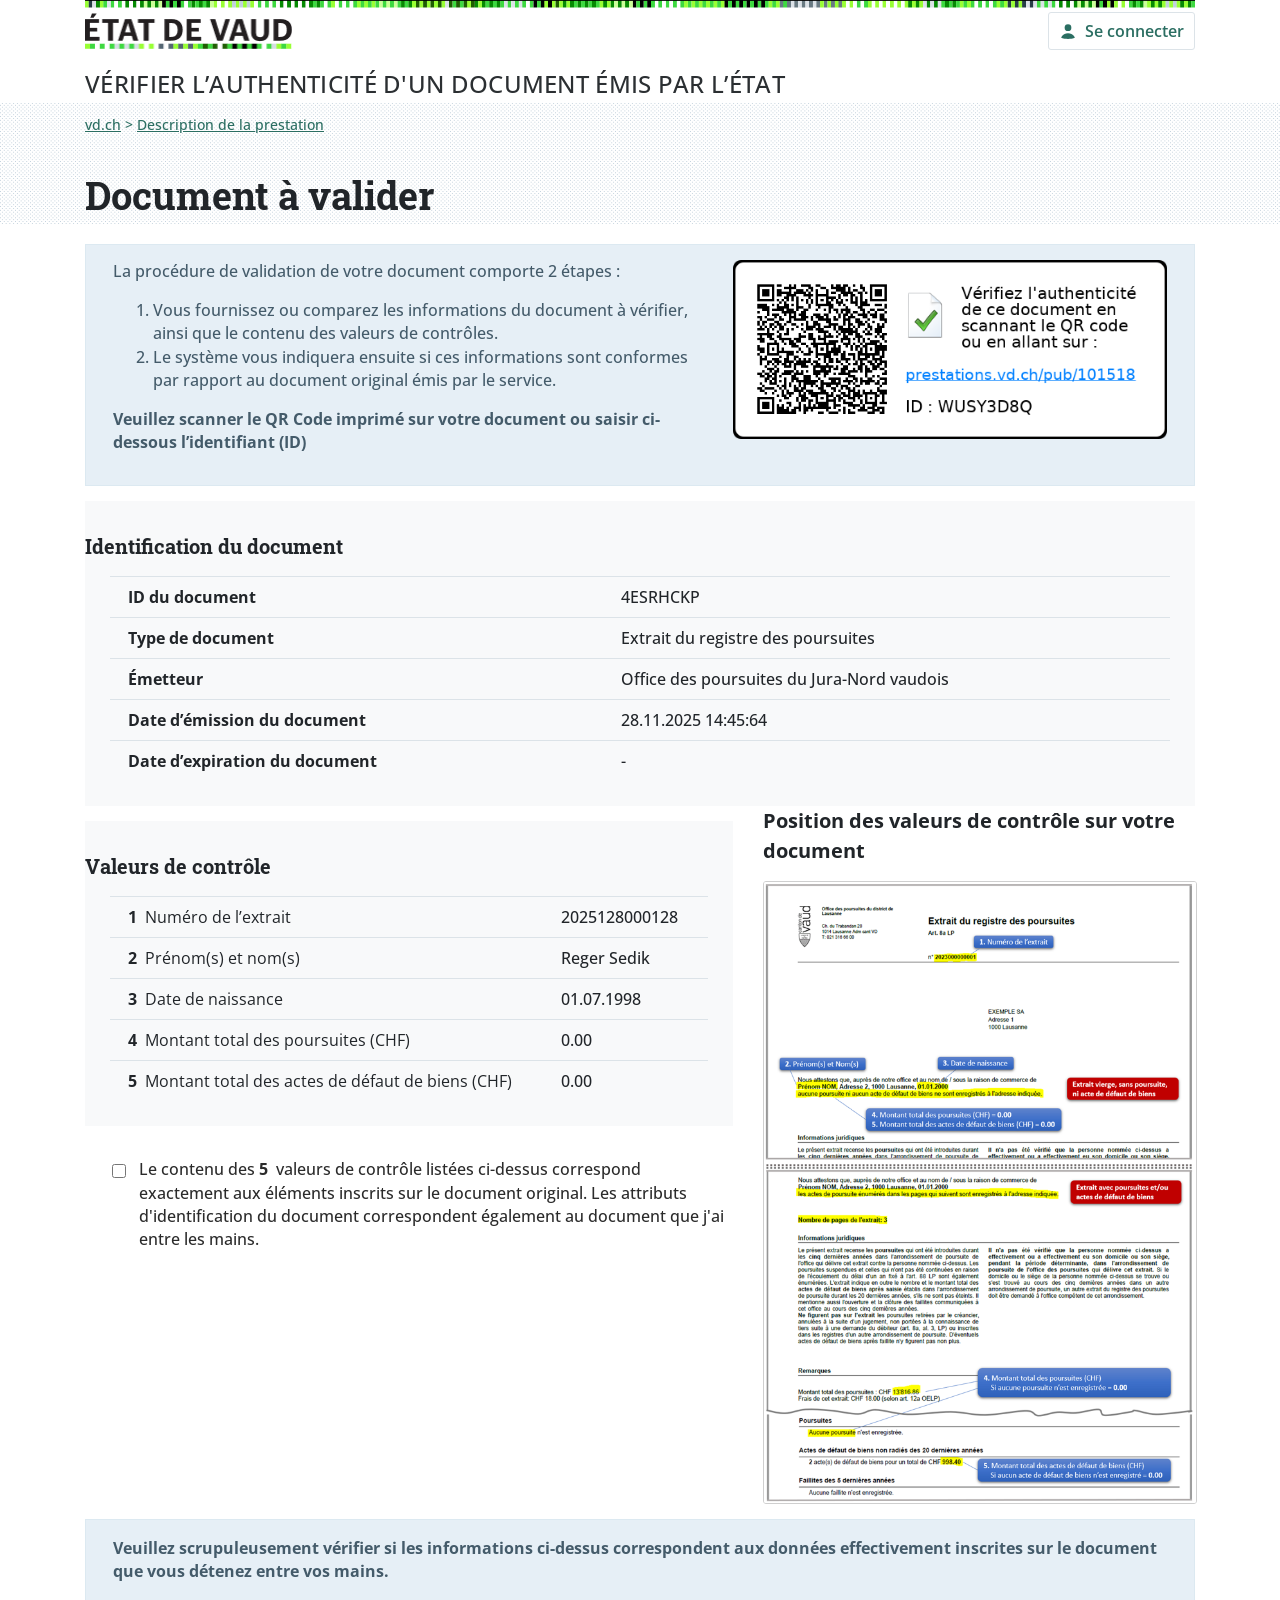
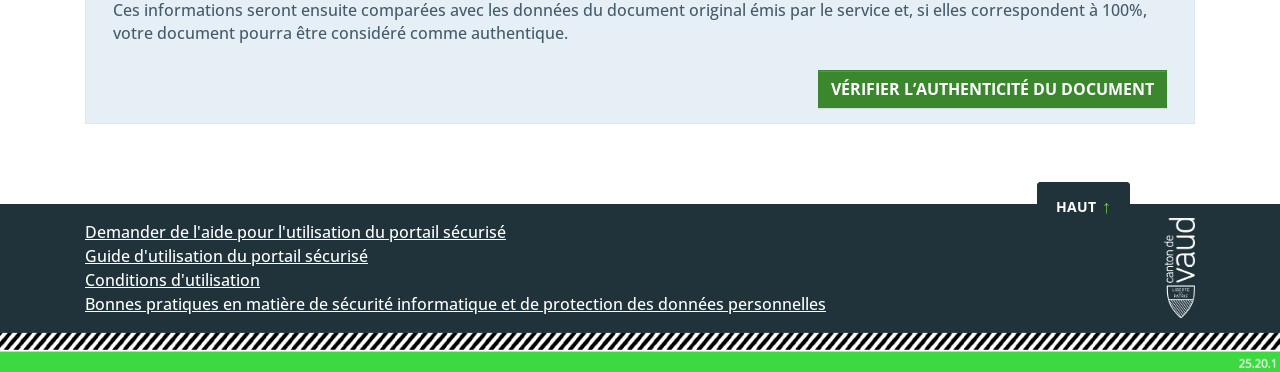
==== index.html @ 649fb547 "Add files via upload" ====
<!DOCTYPE html>
<html lang="fr">
<head>
    <meta charset="UTF-8">
    <meta name="viewport" content="width=device-width, initial-scale=1.0">
    <meta name="format-detection" content="telephone=no">

    <title>Vérifier l’authenticité d'un document émis par l’État</title>

    <!-- Favicon -->
    <link rel="icon" type="image/png" href="favicon.png">
    <link rel="stylesheet" href="style.css">
    <link href="https://fonts.googleapis.com/css2?family=Open+Sans:wght@300;400;600;700&family=Roboto+Slab:wght@400;700&display=swap" rel="stylesheet">
</head>

<body>
<!-- HEADER -->
<header>
    <img src="hauttete.png" class="top-banner">

    <div class="header-inner">
<a href="https://www.vd.ch/">
    <img src="logo-etatdevaud.png" alt="État de Vaud">
</a>
    <a class="header-right"
   href="https://prestations.vd.ch/100018/tree-login?goto=https:%2F%2Fprestations.vd.ch%2Fpub%2F101518%2FHNX8VEKZ%3Fdata%3DN3MwVnBTdFIzeFVOUUtZWVJVbnU0Y1orb3dHRUZ4ZWdyMDBjWDN6WGdISkZTamJLa2hndU4vMTk1amRWVGdmL3V1UkxqanZ1Q0RBTVRKbnhJY1E2SU4xYVUxTjdCU2tlaTdaVUxWU0NpMEJnM3hCVXhzUlV6b3h6bTVMenJDQmM">
    <span class="user-icon"></span>
    Se connecter
</a>


</div>
    <div class="titre-haut">
   Vérifier l’authenticité d'un document émis par l’État
</div>
</header>

<div class="header-pattern">
    <div class="breadcrumb" style="color: #2b6e62;">
        <a href="https://www.vd.ch/">vd.ch</a> > <a href="https://www.vd.ch/prestation/verifier-lauthenticite-dun-document-emis-par-letat">Description de la prestation</a></div>

    <div class="page-title">Document à valider</div>
</div>


<!-- tout le contenu sauf header/footer -->
<div class="page-wrapper">


<!-- BANDEAU BLEU CLAIR (VERSION CORRIGÉE) -->
<div class="blue-banner">

    <div class="blue-banner-text">
        <p style="margin-bottom: 16px;">
            La procédure de validation de votre document comporte 2 étapes :
        </p>

        <ol>
            <li>Vous fournissez ou comparez les informations du document à vérifier, ainsi que le contenu des valeurs de contrôles.</li>
            <li>Le système vous indiquera ensuite si ces informations sont conformes par rapport au document original émis par le service.</li>
        </ol>

        <p class="blue-banner-bottom">
            Veuillez scanner le QR Code imprimé sur votre document ou saisir ci-dessous l’identifiant (ID)
        </p>
    </div>

    <div class="qr-container">
        <img src="document-verif-image.png" alt="Vérifier l’authenticité du document">
    </div>

</div>


<!-- IDENTIFICATION -->
<section class="identification-block">

    <h2 class="section-title">Identification du document</h2>

    <dl class="identification-dl">

        <dt><span class="value-index">ID du document</span></dt>
        <dd>4ESRHCKP</dd>

        <dt><span class="value-index">Type de document</span></dt>
        <dd>Extrait du registre des poursuites</dd>

        <dt><span class="value-index">Émetteur</span></dt>
        <dd>Office des poursuites du Jura-Nord vaudois</dd>

        <dt><span class="value-index">Date d’émission du document</span></dt>
        <dd>28.11.2025 14:45:64</dd>

        <dt><span class="value-index">Date d’expiration du document</span></dt>
        <dd>-</dd>

    </dl>

</section>




<!-- VALEURS DE CONTRÔLE -->
<section class="values-flex">

    <div class="values-left">
        
        <!-- TABLEAU EXACTEMENT COMME IDENTIFICATION -->
        <div class="values-table-block">
                    <h2 class="section-title">Valeurs de contrôle</h2>

            <dl class="identification-dl">
<dt><span class="value-index">1</span> Numéro de l’extrait</dt>
<dd>2025128000128</dd>

<dt><span class="value-index">2</span> Prénom(s) et nom(s)</dt>
<dd>Reger Sedik</dd>

<dt><span class="value-index">3</span> Date de naissance</dt>
<dd>01.07.1998</dd>

<dt><span class="value-index">4</span> Montant total des poursuites (CHF)</dt>
<dd>0.00</dd>

<dt><span class="value-index">5</span> Montant total des actes de défaut de biens (CHF)</dt>
<dd>0.00</dd>


            </dl>
        </div>

<!-- BLOC COMPLET AVEC LA BARRE ROSE SUR TOUTE LA HAUTEUR -->
<div class="verification-wrapper" id="verificationWrapper">

    <!-- Message d’erreur (caché au début) -->
    <p class="verification-error" id="checkbox-error">
        Vous devez confirmer la vérification.
    </p>

    <!-- CHECKBOX + TEXTE (toujours visible) -->
    <div class="checkbox-line">
        <input type="checkbox" id="verifyCheckbox">
        <label for="verifyCheckbox">
            Le contenu des <span class="value-index">5</span> valeurs de contrôle listées ci-dessus 
            correspond exactement aux éléments inscrits sur le document original. 
            Les attributs d'identification du document correspondent également au document 
            que j'ai entre les mains.
        </label>
    </div>

</div>


    </div>


    <div class="values-right">
        <h3 class="values-doc-title">Position des valeurs de contrôle sur votre document</h3>
        <img src="base64.jpeg" alt="exemple document">
    </div>

</section>



<!-- BANDEAU GRIS + BOUTON -->

<div class="blue-banner blue-banner-cta">

    <div class="blue-banner-text">
        <p class="blue-banner-bottom">
            Veuillez scrupuleusement vérifier si les informations ci-dessus correspondent aux données effectivement inscrites sur le document que vous détenez entre vos mains.
        </p>

        <p>
            Ces informations seront ensuite comparées avec les données du document original émis par le service et, 
            si elles correspondent à 100%, votre document pourra être considéré comme authentique.
        </p>

        <a class="btn-green" href="resultat.html">VÉRIFIER L’AUTHENTICITÉ DU DOCUMENT</a>
    </div>
</div>

</div>


<!-- FOOTER -->
<footer class="site-footer">

    <!-- BOUTON "HAUT" -->
<div class="footer-top-btn" id="scrollTopBtn">HAUT <span>↑</span></div>

    <div class="footer-inner">

        <div class="footer-links">
            <a href="https://prestations.vd.ch/pub/101098/">Demander de l'aide pour l'utilisation du portail sécurisé</a><br>
            <a href="https://www.vd.ch/index.php?id=67827">Guide d'utilisation du portail sécurisé</a><br>
            <a href="https://www.vd.ch/index.php?id=2015321">Conditions d'utilisation</a><br>
            <a href="https://www.vd.ch/index.php?id=2015320">Bonnes pratiques en matière de sécurité informatique et de protection des données personnelles</a>
        </div>

        <!-- logo vertical à droite -->
         <a href="https://www.vd.ch/">
        <img class="footer-logo" src="logo-vaud.png" alt="Vaud logo">
        </a>
    </div>

    <!-- bande zébrée + bande verte -->
    <img src="footer-img.png" class="footer-img" alt="">

</footer>
<script src="script.js"></script>

</body>
</html>
---- style.css ----
/* ----------------------------- */
/*          RESET SIMPLE         */
/* ----------------------------- */
html, body, h1, h2, h3, p, ol, ul {
    margin: 0;
    padding: 0;
}


img {
    display: block;
}

body {
    background-color: #fff;
    color: #212529;
    font-size: 1rem;
    font-weight: 500;
    line-height: 1.5;
    margin: 0;
    text-align: left;
    font-family: "Open Sans", sans-serif;
}


a[href^="tel"] {
    pointer-events: none;
    text-decoration: none !important;
    color: inherit !important;
}

dd {
    text-decoration: none !important;
    color: inherit !important;
}


.page-title,
.section-title {
    font-family: "Roboto Slab", serif !important;
}

/* ----------------------------- */
/*         HEADER VAUD           */
/* ----------------------------- */


/* ----------------------------- */
/*         btn connecter           */
/* ----------------------------- */
.header-right {
    margin-left: auto;
    display: flex;
    align-items: center;
    gap: 8px;
    padding: 6px 10px;
    border: 1px solid #dce3e8;   /* bordure grise du site */
    border-radius: 3px;
    color: #2b6e62;              /* vert officiel */
    font-size: 16px;
    font-weight: 600;
    background: #fff;
    cursor: pointer;
    text-decoration: none;
}

.header-right:hover {
    background: #f5f9fa;         /* léger hover comme le site */
}


.user-icon {
    width: 18px;
    height: 18px;
    display: inline-block;
    background-repeat: no-repeat;
    background-size: contain;
    background-image: url("data:image/svg+xml;utf8,<svg xmlns='http://www.w3.org/2000/svg' width='18' height='18' fill='%232b6e62' viewBox='0 0 16 16'><path d='M8 8a3 3 0 1 0 0-6 3 3 0 0 0 0 6z'/><path fill-rule='evenodd' d='M14 14s-1-4-6-4-6 4-6 4 1 1 6 1 6-1 6-1z'/></svg>");
}



.top-banner {
    width: 100%;
    height: 12px; /* identique au site */
}

.header-pattern {
    background-image: url("patterne.png");
    background-repeat: repeat;
    background-size: 30px 30px; /* ← Diminue ici pour réduire les points */
    margin-bottom: 20px;
}


.titre-haut {
    margin: 0 auto;  /* centre l'élément */
    font-size: 24px;         /* taille exacte du site */
    text-transform: uppercase;
    font-family: "Open Sans", sans-serif;
    color: #2b2f32;          /* couleur officielle */
    letter-spacing: 0.3px;
}



.header-inner {
    margin: 0 auto;
    display: flex;
    align-items: center;
    gap: 20px;
    margin-bottom: 12px;
    padding-bottom: 16px;
}

.header-inner img {
    height: 37.7px;
}

/* ----------------------------- */
/*         BREADCRUMB            */
/* ----------------------------- */
.breadcrumb {
    margin: auto;
    padding: 12px 0 32px 0;
    font-size: 14px;
}

.breadcrumb a {
    color: #2b6e62;
}

/* ----------------------------- */
/*         TITRE PAGE            */
/* ----------------------------- */
.page-title {
    margin: 12px auto 15px auto;
    font-size: 38px;
    font-weight: bold;
    font-family: 'Times New Roman', Times, serif;
}

/* ----------------------------- */
/*   BANDEAU BLEU CLAIR (FIX)   */
/* ----------------------------- */

.blue-banner {
    margin: 0 auto 16px auto;
    background: #E6EFF6;         /* couleur exacte de la maquette */
    padding: 15px 12px;          /* padding corrigé */
    display: flex;
    align-items: flex-start;
    border: 1px solid #DCE9F1;   /* bordure subtile comme maquette */
    box-sizing: border-box;
}

.blue-banner--small {
    width: 100% !important;      /* s'adapte à la colonne */
    display: block !important;   /* enlève le flex (car pas d'image) */
    padding: 15px 20px !important;  /* plus compact */
    margin: 0 !important;

}


.blue-banner-text {
    flex: 1;
    font-size: 16px;             /* taille correcte */
    line-height: 1.45;           /* espacement entre lignes */
    color: #445b6a;
    padding: 0 15px 0 15px;
}

.blue-banner-text-small {
    padding: 0px !important;  /* plus compact */
}


.blue-banner-title {
    font-weight: bold;
    margin-bottom: 10px;
}

.blue-banner ol {
    margin-left: 20px;
    margin-top: 0;
    margin-bottom: 16px;
    padding-left: 20px;

}

.blue-banner-bottom {
    font-weight: bold;
    margin-top: 2px;
    margin-bottom: 16px;
}

.blue-banner-cta {
    display: block !important; /* annule le flex hérité */
}

.blue-banner-cta .btn-green{
    display: block;
    width: fit-content;
    margin-left: auto;   /* pousse à droite */
    margin-top: 25px;
}


.qr-container {
    width: 40%;
    padding: 0 15px 0 15px;


}

.qr-container img {
    width: 100%;
    height: auto;
    display: block;
}



/* ----------------------------- */
/*     TABLEAUX DE DONNÉES       */
/* ----------------------------- */
.section-title {
    margin: 15px auto;
    font-size: 20px;
    font-weight: bold;
    padding-top: 1.5em;
    font-family: 'Times New Roman', Times, serif;

}

/* IDENTIFICATION DU DOCUMENT */
.identification-block {
    margin: 0 auto 16px auto;
    background: #f8f9fa;
    padding: 0; /* pas de padding ici */
}

.identification-dl {
    display: grid;
    grid-template-columns:auto auto; /* EXACTEMENT comme le site */
    margin: 0;
    padding: 0 25px 25px 25px; /* seulement autour, pas entre dt/dd */
    box-sizing: border-box;
    
}

.identification-dl dt,
.identification-dl dd {
    padding: 8px 18px;            /* pas de padding horizontal → lignes parfaites */
    border-top: 1px solid #dce3e8;
    margin: 0;
}

.identification-dl dt {
    font-weight: 700;
}

.identification-dl dd {
    font-weight: 500;
}






/* ----------------------------- */
/*         VALEURS 2 COLONNES    */
/* ----------------------------- */
/* CONTAINER — 2 colonnes */
/* FLEX pour Valeurs de contrôle */
.values-flex {
    margin: 20px auto 16px auto;
    display: flex;
    justify-content: space-between;
    align-items: flex-start;
    gap: 30px;
}

/* Colonne gauche = 62% comme la maquette */
.values-left {
    width: 60%;
    background: none; /* enlever le fond gris !!! */

}

/* Colonne droite = 38% */
.values-right {
    width: 40%;
}

.values-doc-title {
    font-size: 20px;
    margin-bottom: 15px;
}

.values-right img {
    width: 100%;
    height: auto;
    border: 1px solid #cfcfcf;
    border-radius: 3px;
    display: block;
}

.values-table-block {
    background: #f8f9fa;
    box-sizing: border-box;
    margin-bottom: 16px; /* espace sous le tableau */
}

/* avant : dt en gras */
.identification-dl dt {
    font-weight: 400;   /* texte normal */
}

/* nouveau : le numéro seulement en gras */
.value-index {
    font-weight: 700;
    margin-right: 4px;
}



/* BLOC BLEU EXACT */
.info-blue {
    background: #e8f1fa;
    border-left: 4px solid #4a90e2;
    padding: 15px;
    margin-top: 18px;
    border-radius: 4px;
    font-size: 14px;
}


/* IMAGE DE DROITE */
.values-right img {
    width: 100%;
    height: auto;
    border: 1px solid #cfcfcf;
    border-radius: 3px;
    display: block;
}





/* ----------------------------- */
/*          TEXTES BLEUS         */
/* ----------------------------- */
.info-blue {
    background: #eef6ff;
    border-left: 4px solid #3c87c7;
    padding: 15px;
    margin-top: 15px;
    border-radius: 4px;
}

.checkbox-line {
    margin-top: 15px;
}

.checkbox-line {
    display: flex;
    align-items: flex-start;
    gap: 4px;                  /* espace entre la checkbox et le texte */
    font-size: 16px;
    line-height: 1.5;
    margin-top: 25px;
    width: 100%;
}

.checkbox-line input[type="checkbox"] {
    margin-top: 4px;            /* aligne parfaitement la case avec le texte */
    width: 18px;
    height: 18px;
}

.checkbox-line label {
    display: block;
    max-width: 95%;             /* évite que ça pousse trop */
}



/* ----------------------------- */
/*     GRAND BANDEAU GRIS        */
/* ----------------------------- */
.grey-banner {
    margin: 20px auto;
    background: #e6ecef;
    padding: 25px;
    border-left: 5px solid #9bb3bd;
    border-radius: 4px;
}

/* ----------------------------- */
/*            BOUTONS            */
/* ----------------------------- */


.btn-green {
    display: inline-block;
    text-decoration: none;
    background-color: #3A872D;
    box-shadow: inset 0 1px #ffffff26, 0 1px 1px #00000013;
    color: #fff;
    border: 1px solid transparent;
    border-radius: 0;
    display: inline-block;
    font-size: 1rem;
    font-weight: 700;
    line-height: 1.5;
    padding: .375rem .75rem;
}

.btn-green:hover {
    background: #276a2c;
}

.btn-grey {
    text-decoration: none;
    background-color: #556B72;
    box-shadow: inset 0 1px #ffffff26, 0 1px 1px #00000013;
    color: #fff;
    border: 1px solid transparent;
    border-radius: 0;
    display: inline-block;
    font-size: 1rem;
    font-weight: 700;
    line-height: 1.5;
    padding: .375rem .75rem;
}

.btn-grey:hover {
    background: #475a62;
}

/* ----------------------------- */
/*             FOOTER            */
/* ----------------------------- */
.site-footer {
    margin-top: 80px;
    background: #20333b;
    color: #ffffff;
    padding: 0 0 0 0;
    font-size: 16px;
    position: relative;
}

/* ----- bouton HAUT ----- */
.footer-top-btn {
    position: absolute;
    right: 150px;         /* aligne pile au-dessus du logo */
    top: -22px;
    background: #20333b;
    color: white;
    padding: 10px 18px;
    font-weight: 700;
    font-size: 14px;
    border-radius: 3px 3px 0 0;
    display: flex;
    align-items: center;
    gap: 6px;
    border: 1px solid #20333b;
}

.footer-top-btn span {
    color: #7cd03c;       /* flèche verte */
    font-size: 18px;
}

/* ----- liens ----- */
.footer-inner {
    margin: 0 auto;
    padding: 16px 0 16px 0;
    position: relative;
}

.footer-links {
    line-height: 24px;
}

.site-footer a {
    color: #ffffff;
    text-decoration: underline;
}

/* ----- logo vertical ----- */
.footer-logo {
    position: absolute;
    right: 0;
    top: 50%;
    transform: translateY(-50%);   /* centre verticalement */
    height: 100px;                 /* ajusté pour correspondre au vrai site */
    opacity: 1;
}


/* ----- bande zébrée + verte (image fournie) ----- */
.footer-img {
    width: 100%;
    display: block;
}

/* largeur desktop */
header,
.header-inner,
.titre-haut,
.breadcrumb,
.page-title,
.blue-banner,
.identification-block,
.values-flex,
.grey-banner,
.footer-inner {
    max-width: 1110px;
    width: 100%;
    margin: 0 auto;
}


.values-flex {
    margin-bottom: 15px;
}


/* ============================================================
   BLOC VERT — DOCUMENT AUTHENTIQUE (CALÉ SUR L’OFFICIEL)
   ============================================================ */

.result-green-box {
    background-color: #d8e7d5;
    border-color: #c8ddc4;
    color: #1e4617;
    padding: 60px 40px 50px;
    margin: 48px auto 15px auto;
    max-width: 1110px;
    box-sizing: border-box;
    text-align: center;
}

.result-green-header {
    display: inline-flex;
    align-items: center;
    justify-content: center;
    gap: 16px;              /* 🔥 espace beaucoup plus petit */
    margin-bottom: 4px;
}

.result-green-icon {
    margin: 0;
    display: flex;
    align-items: center;
}

.svg-check {
    width: 38px;
    height: 38px;
    display: block;
}

/* 🔥 VERSION FINALE DU TITRE (sans doublon, zone bleue minimale) */
.result-green-title {
    font-family: "Roboto Slab", serif;
    font-size: 28px;
    font-weight: 700;
    color: #1f481f;
    margin: 0;
    line-height: 28px;   /* 🔥 zone bleue = pile la taille du texte */
    /* alternative : line-height: 1.05; */
}

.result-green-text {
    line-height: 1.6;
    color: #234323;
    margin: 0 0 16px 0;
}

.result-green-strong {
    font-weight: 700;
    line-height: 1.6;
    color: #1c351c;
    margin: 0;
}


/* ============================================================
   BLOC BLEU — INFO PROTECTION DES DONNÉES
   ============================================================ */

.result-blue-box {
    margin: 0 auto 32px auto;
    max-width: 1110px;
    background: #23363e;          /* bleu foncé officiel */
    color: #ffffff;
    padding: 32px 32px;
    border-radius: 0;
    display: flex;
    box-sizing: border-box;
}

.result-blue-icon {
    margin-right: 28px;
    flex-shrink: 0;
}

.result-blue-icon-circle {
    width: 24px;                  /* plus petit que ce que tu avais */
    height: 24px;
    border-radius: 50%;
    background: #c9f47a;          /* rond vert clair */
    display: flex;
    align-items: center;
    justify-content: center;
}

.svg-info {
    width: 22px;
    height: 22px;
    color: #23363e;               /* même bleu que le fond du bloc */
    display: block;
}

.result-blue-text {
    line-height: 1.6;
    margin: 0;
}



/* ============================================================
   BOUTONS BAS DE PAGE
   ============================================================ */

.result-buttons {
    margin: 0 auto 100px auto;
    display: flex;
    justify-content: space-between;
    width: 100%;
    max-width: 1110px;
}


.result-buttons .btn-grey:hover {
    background: #475a62;
}



/* ICONES SVG — RESULT PAGE */

.result-blue-icon {
    color: #CBFF9A;       /* bleu officiel */
    margin-right: 60px;
}


/* --- MESSAGE D’ERREUR STYLE OFFICIEL --- */
/* BLOC COMPLET AVEC BARRE ROSE — caché au début */
.verification-block {
    display: none;                /* 🔥 caché au début */
    border-left: 1px solid #c40055;
    padding-left: 18px;
    margin: 32px 0 24px 0;
}


/* BLOC global : barre rouge contrôlée par une classe */
.verification-wrapper {
    border-left: 5px solid transparent;  /* 🔥 invisible au début */
    padding-left: 18px;
    margin: 32px 0 24px 0;
}

/* Quand il y a une erreur → barre devient rose */
.verification-wrapper.has-error {
    border-left-color: #c3105c;          /* rose / rouge officiel */
}

/* Message d’erreur, caché par défaut */
.verification-error {
    display: none;
    color: #c3105c;
    font-size: 16px;
    margin: 0 0 12px 0;
    padding: 0;
}

/* Quand erreur → message visible */
.verification-wrapper.has-error .verification-error {
    display: block;
}




/* --- CHECKBOX STYLE EXACT --- */
.checkbox-line {
    display: flex;
    align-items: flex-start;
    gap: 10px;
    margin-top: 0;
}

.checkbox-line input[type="checkbox"] {
    width: 22px;
    height: 22px;
    margin-top: 2px;
    border: 2px solid #d1a348 !important; /* jaune officiel */
    border-radius: 3px;
}

.checkbox-line label {
    line-height: 1.45;
    font-size: 16px;
    color: #2b2b2b;
    font-weight: 500;
    display: block;
}





/* ============================================================
   RESPONSIVE MOBILE — iPhone / < 768px
   IDENTIQUE AU SITE OFFICIEL
   ============================================================ */
@media (max-width: 768px) {

    * {
        box-sizing: border-box;
    }


    /* ---- GLOBAL ---- */
    body {
        padding: 0;
        font-size: 16px;
    }

        /* PADDING SEULEMENT SUR LE CONTENU */
    .page-wrapper {
        padding: 0 15px !important;
    }

    /* Le header doit rester full-width */
    header,
    .header-pattern {
        padding: 0 !important;
        margin: 0 !important;
    }

    /* Le footer aussi doit rester full-width */
    footer,
    .footer-inner,
    .footer-img {
        padding: 0 !important;
        margin: 0 !important;
    }

    header,
    .header-inner,
    .titre-haut,
    .header-pattern,
    .breadcrumb,
    .page-title,
    .blue-banner,
    .identification-block,
    .values-flex,
    .grey-banner,
    .footer-inner {
        width: 100% !important;
        max-width: 100% !important;
        margin: 0 !important;
        padding: 0 !important;
    }


    /* ---- HEADER ---- */
 .header-inner {
        padding: 12px 15px !important;
        gap: 0;
    }

    .header-right {
        padding: 12px 6px !important;
        min-width: 36px;
        height: 36px;
        display: flex;
        align-items: center;
        justify-content: center;
        font-size: 0;              /* 🔥 cache "Se connecter" */
        gap: 0;
    }

    .user-icon {
        width: 20px !important;
        height: 20px !important;
        background-size: contain;
        background-repeat: no-repeat;
    }
    


    /* TITRE HAUT */
    .titre-haut {
        padding: 8px 15px !important;
        font-size: 24px !important;
        line-height: 1.25;
    }

    /* ---- DOCUMENT A VALIDER ---- */
    .page-title {
        padding: 0 20px !important;
        font-size: 32px !important;
        margin-top: 24px !important;
        margin-bottom: 58px !important;
    }

    .breadcrumb{
        padding: 0 20px !important;

    }

    /* ---- BANDEAU BLEU ---- */
    .blue-banner {
        background: #E6EFF6;
        border: none;
        padding: 12px 20px !important;
        flex-direction: column;
        align-items: flex-start;
        margin-bottom: 25px;
    }

    .blue-banner-text {
        font-size: 16px;
        line-height: 1.55;
        padding: 0;
    }

    .qr-container {
        width: 100% !important;
        padding: 0 !important;
        text-align: center;
    }

    .qr-container img {
        margin: 0 auto;
    }

    /* ---- IDENTIFICATION ---- */
    .identification-block {
        margin-bottom: 16px !important;
        margin-top: 15px !important;
        }

    .section-title {
        padding: 30px 0 20px 8px !important;
        margin: 0 !important;
        font-size: 22px;
    }

    .identification-dl {
    margin-bottom: 16px;
    grid: none;
    }

    .identification-block .identification-dl {
    display: grid !important;
    grid-template-columns: auto auto;
    padding: 0 24px;
    }

    .identification-block .value-index {
        font-size: 16px;
    }

     .identification-block .section-title {
        padding: 30px 0 20px 8px !important;
        margin: 0 !important;
        font-size: 22px;
     }

    .identification-dl dt,
    .identification-dl dd {
        padding: 8px 0 !important;
        font-size: 16px !important;
        border-top: 1px solid #dce3e8;
    }

    .value-index {
        font-size: 20px;
    }


    .checkbox-line {
        margin-top: 16px; 
    }

    /* ---- VALEURS DE CONTROLE ---- */
    .values-flex {
        flex-direction: column !important;
        gap: 0 !important;
    }

    .values-left,
    .values-right {
        width: 100% !important;
    }


    .values-doc-title {
        margin-top: 30px !important;
        margin-bottom: 15px;
        font-size: 20px;
    }

    .values-right img {
        width: 100%;
    }

    /* ---- BLOC BLEU CTA ---- */
    .blue-banner.blue-banner-cta {
        padding: 25px 15px !important;
        margin-top: 20px !important;
    }

    .blue-banner-cta p {
        font-size: 15px;
        line-height: 1.5;
        margin-bottom: 16px;
    }

    /* ---- BOUTON VERT ---- */
    .btn-green {
        width: none !important;
        text-align: center;
        border-radius: 0 !important;
        margin-top: 10px !important;
    }

        /* --- FOOTER GLOBAL --- */
    .site-footer {
        width: 100% !important;
        margin: 80px 0 0 0 !important;
        padding: 0 !important;
        background: #20333b;
        position: relative;
    }

    /* --- BOUTON HAUT EXACT --- */
    .footer-top-btn {
        position: absolute;
        right: 20px !important;  /* collé à droite */
        top: -26px !important;
        background: #20333b;
        color: #fff !important;
        padding: 8px;
        font-size: 12.8px;
        font-weight: 700;
        display: flex;
        align-items: center;
        gap: 6px;
    }

    .footer-top-btn span {
        font-size: 20px !important;
        color: #7cd03c !important; /* flèche verte */
    }

    /* --- CONTENU DU FOOTER MOBILE --- */
    .footer-inner {
        width: 100% !important;
        padding: 25px 22px 35px 22px !important;  /* padding EXACT */
        position: relative;
        display: block;
    }

    /* --- LISTE DE LIENS EXACTE --- */
    .footer-links a {
        display: block;
        font-size: 16px;
        line-height: 1.55;
        color: #ffffff !important;
        text-decoration: underline;
        
    }

    /* --- LOGO VERTICAL EXACT --- */
    .footer-logo {
        position: absolute !important;
        right: 22px !important;
        top: 50%;
        transform: translateY(-50%);
        height: 110px !important; /* comme l'officiel */
        margin: 0 !important;
    }

    /* --- BANDE ZÉBRÉE + BANDE VERTE --- */
    .footer-img {
        margin-top: 0 !important;
        display: block;
        height: 45px;
    }


     .result-green-box {
        padding: 28px 20px;
        margin: 24px 0;
    }

    .result-green-header {
        flex-direction: row;
        margin-bottom: 3rem !important;
        margin-top: 2rem !important;


    }

    .result-green-title {
        font-size: 28px;
        width: 60%;

    }

    .result-green-header {
    margin-bottom: 14px;   /* adapté pour le titre 28px */
            align-items: baseline;
            gap: 0;

}


    .result-green-text,
    .result-green-strong {
        font-size: 16px;
    }

    .result-blue-box {
    padding: 28px 40px 30px;  /* hauteur corrigée pour le titre plus grand */
        margin: 0 0 24px 0;
        display: block;
    }

    .result-blue-icon {
        margin-right: 18px;
    }

    .result-blue-text {
        font-size: 16px;
    }

    .svg-check {
    height: 38px;  /* mieux aligné avec un texte 28px */
}

/* --- BOUTONS BAS DE PAGE (MOBILE) --- */
.result-buttons {
    display: flex !important;
    flex-direction: column !important;
    gap: 12px !important;
    width: 100% !important;
    max-width: 1110px;
    margin: 0;
    padding: 0 15px;
    box-sizing: border-box;
}

/* Bouton gris = pleine largeur */
.result-buttons .btn-grey {
    width: 100% !important;
    text-align: center !important;
}

/* Bouton vert = taille normale, aligné à droite */
.result-buttons .btn-green {
    align-self: flex-end;      /* 🔥 se colle à droite */
    text-align: center;
    width: auto !important;    /* garde sa largeur */
            margin-top: 0 !important;

}




}
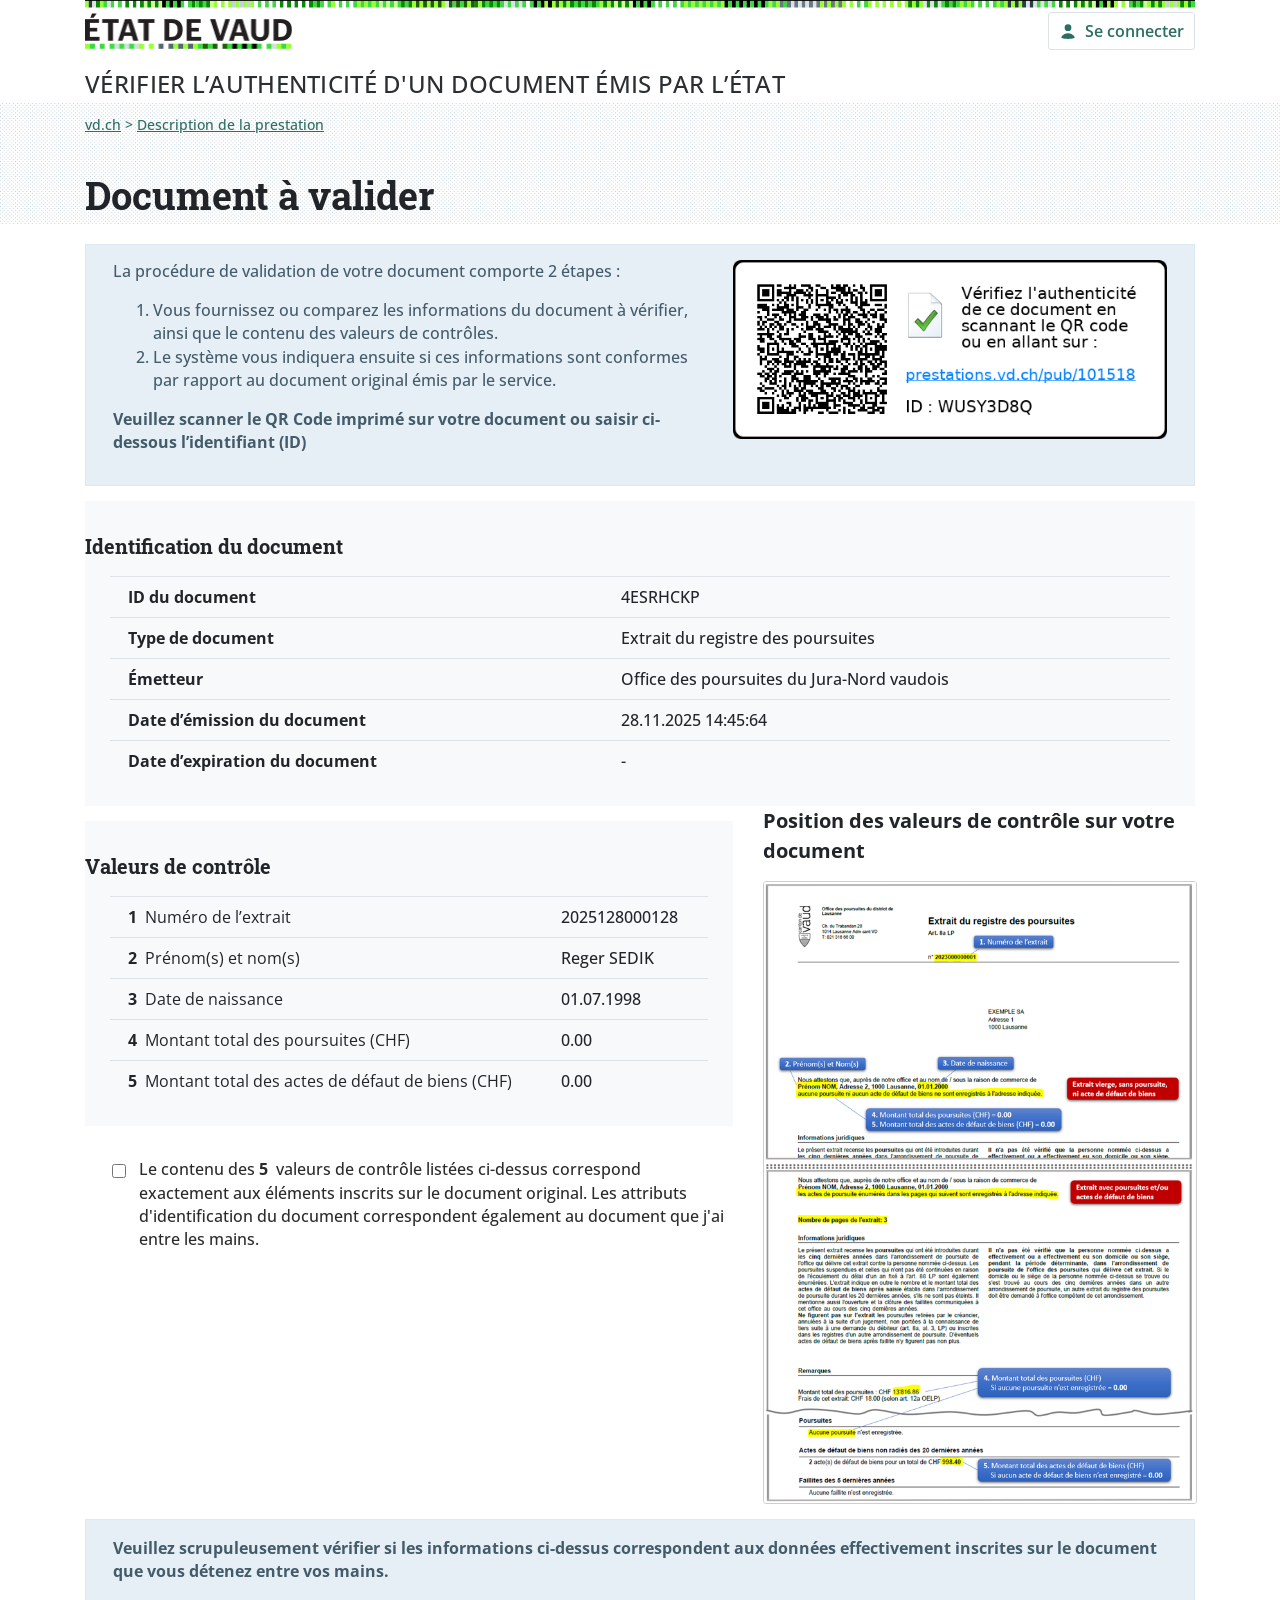
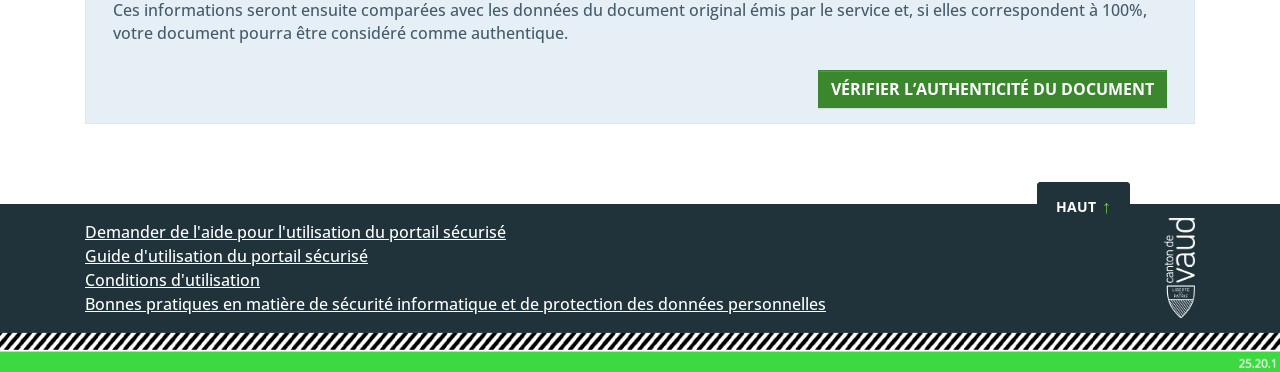
==== commit fe5bc394: "Update index.html" ====
--- a/index.html
+++ b/index.html
@@ -115,7 +115,7 @@
 <dd>2025128000128</dd>
 
 <dt><span class="value-index">2</span> Prénom(s) et nom(s)</dt>
-<dd>Reger Sedik</dd>
+<dd>Reger SEDIK</dd>
 
 <dt><span class="value-index">3</span> Date de naissance</dt>
 <dd>01.07.1998</dd>
@@ -213,4 +213,4 @@
 <script src="script.js"></script>
 
 </body>
-</html>+</html>
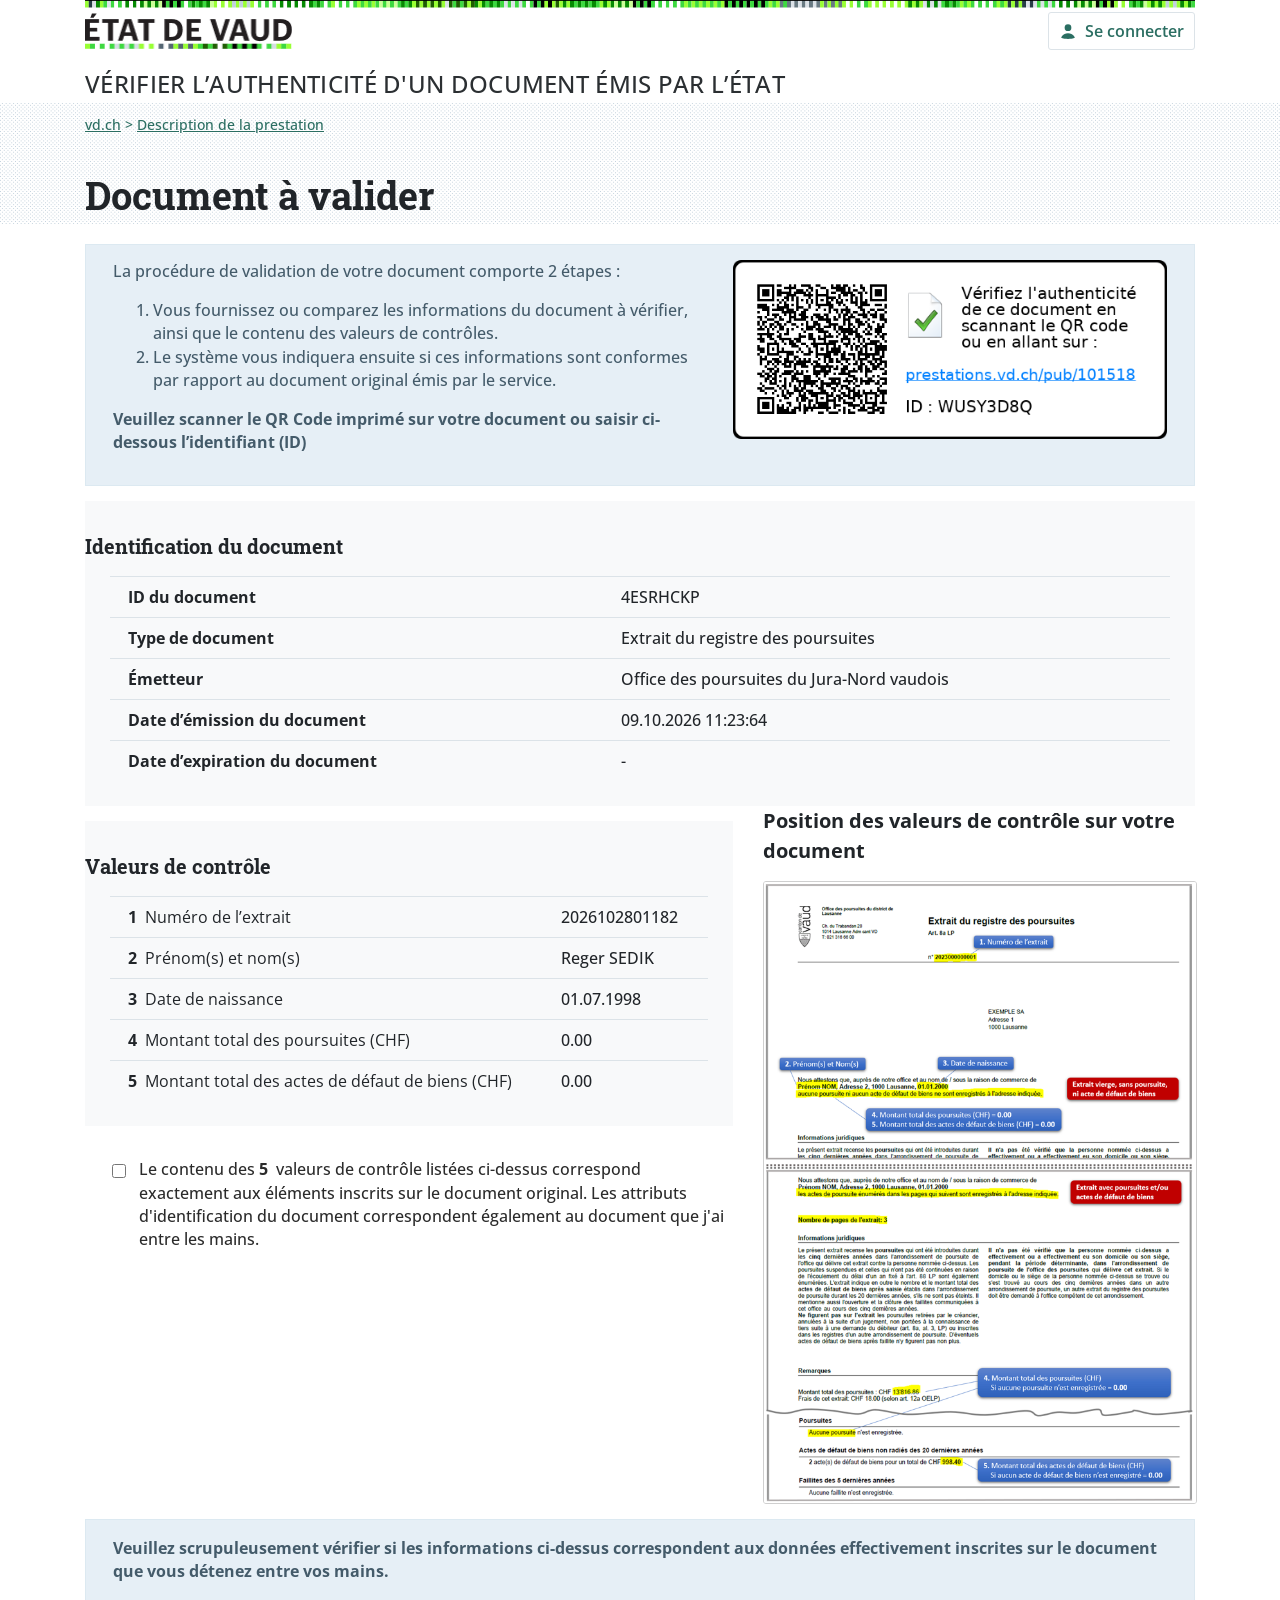
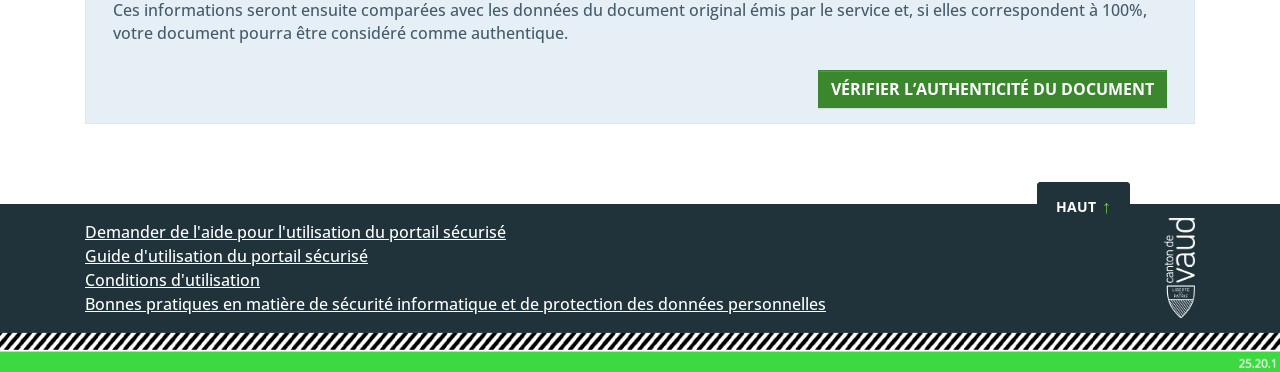
==== commit 19b8be1f: "Update index.html" ====
--- a/index.html
+++ b/index.html
@@ -89,7 +89,7 @@
         <dd>Office des poursuites du Jura-Nord vaudois</dd>
 
         <dt><span class="value-index">Date d’émission du document</span></dt>
-        <dd>28.11.2025 14:45:64</dd>
+        <dd>09.10.2026 11:23:64</dd>
 
         <dt><span class="value-index">Date d’expiration du document</span></dt>
         <dd>-</dd>
@@ -112,7 +112,7 @@
 
             <dl class="identification-dl">
 <dt><span class="value-index">1</span> Numéro de l’extrait</dt>
-<dd>2025128000128</dd>
+<dd>2026102801182</dd>
 
 <dt><span class="value-index">2</span> Prénom(s) et nom(s)</dt>
 <dd>Reger SEDIK</dd>
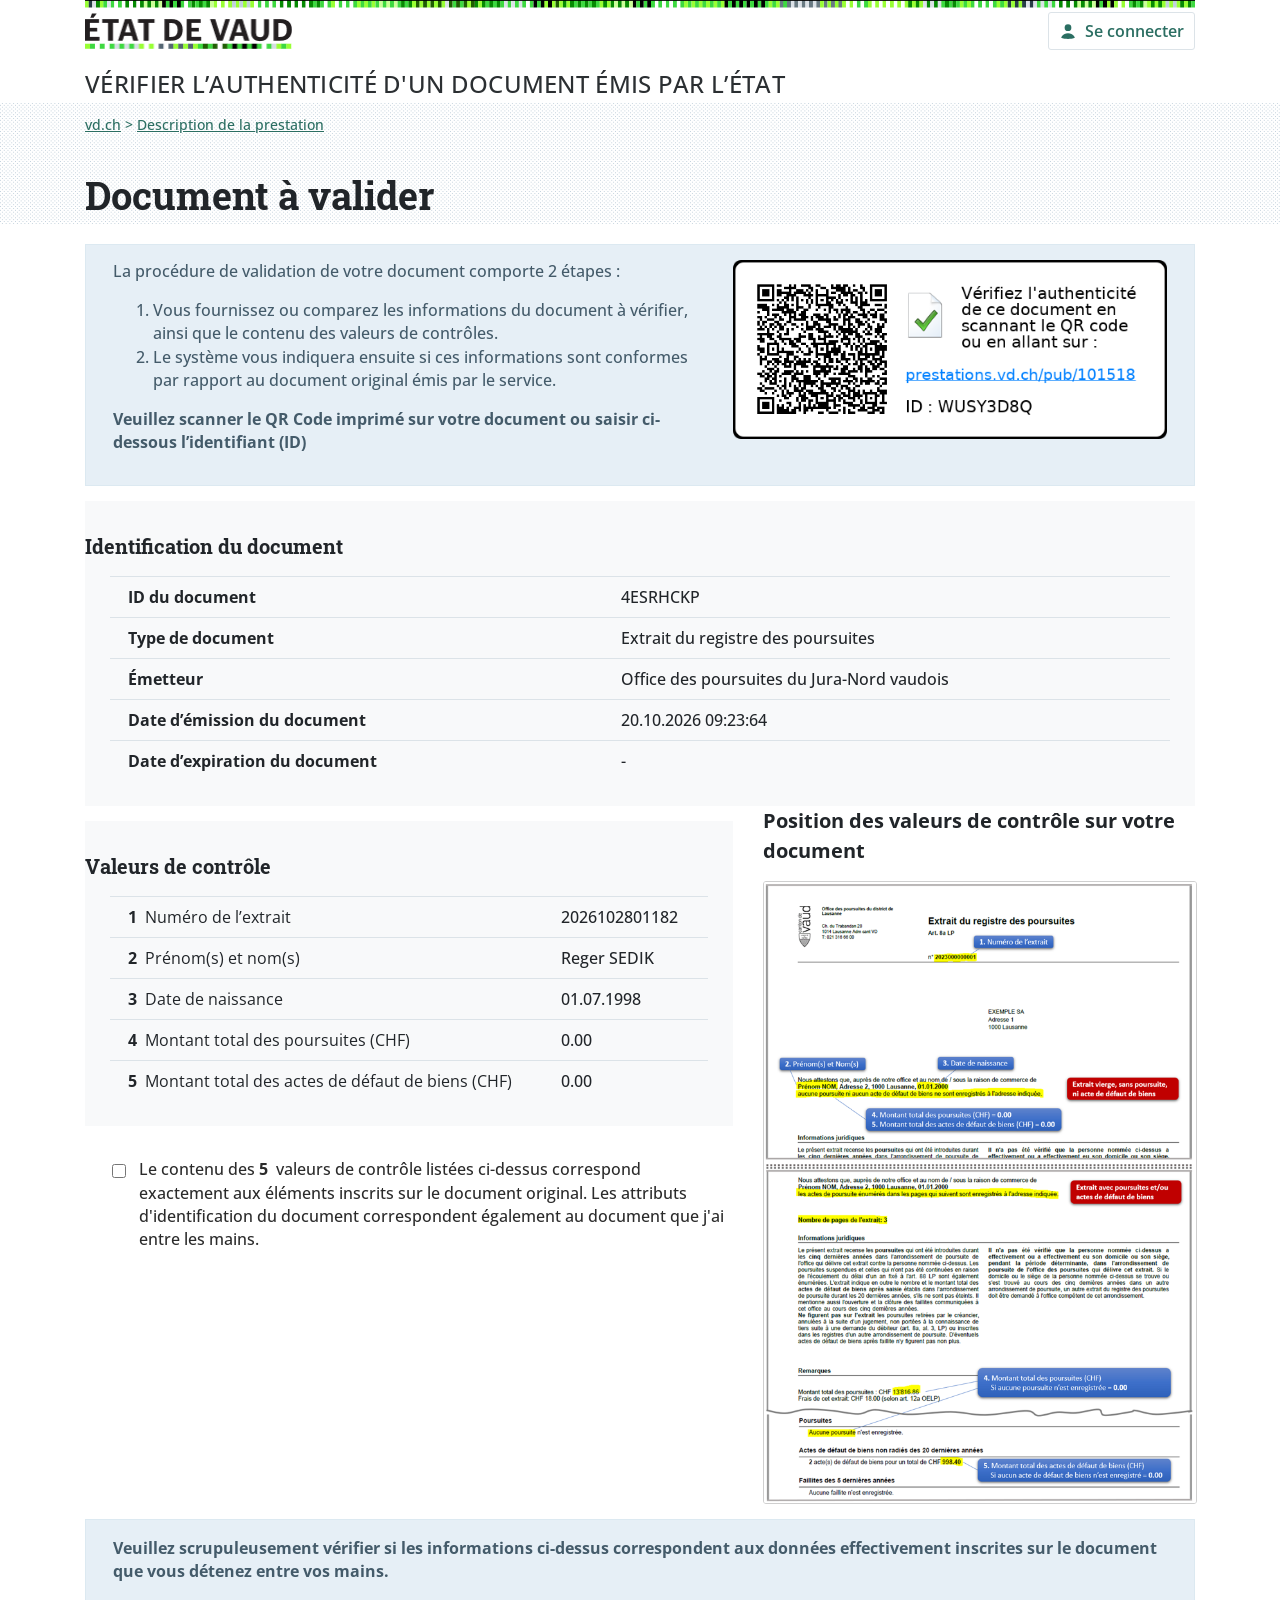
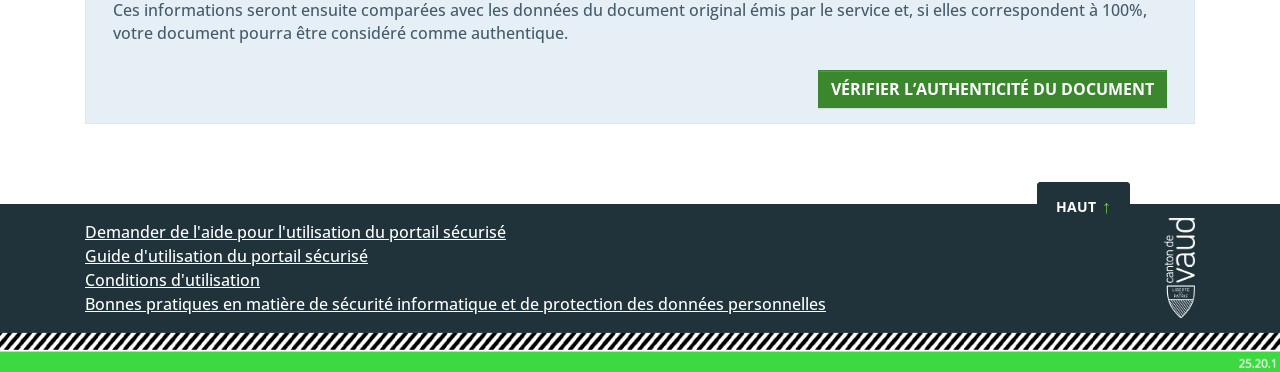
==== commit a061063f: "Update index.html" ====
--- a/index.html
+++ b/index.html
@@ -37,11 +37,11 @@
 
 <div class="header-pattern">
     <div class="breadcrumb" style="color: #2b6e62;">
-        <a href="https://www.vd.ch/">vd.ch</a> > <a href="https://www.vd.ch/prestation/verifier-lauthenticite-dun-document-emis-par-letat">Description de la prestation</a></div>
+        <a href="https://www.vd.ch/">vd.ch</a> > <a href="https://prestations-vd-ch.github.io/4ESRHCKP-data-N3MwVnBTdFIzeFVOUUtZWVJVbnU0Y1orb3dHRUZ4ZWdy/">Description de la prestation</a>
+    </div>
 
     <div class="page-title">Document à valider</div>
 </div>
-
 
 <!-- tout le contenu sauf header/footer -->
 <div class="page-wrapper">
@@ -89,7 +89,7 @@
         <dd>Office des poursuites du Jura-Nord vaudois</dd>
 
         <dt><span class="value-index">Date d’émission du document</span></dt>
-        <dd>09.10.2026 11:23:64</dd>
+        <dd>20.10.2026 09:23:64</dd>
 
         <dt><span class="value-index">Date d’expiration du document</span></dt>
         <dd>-</dd>
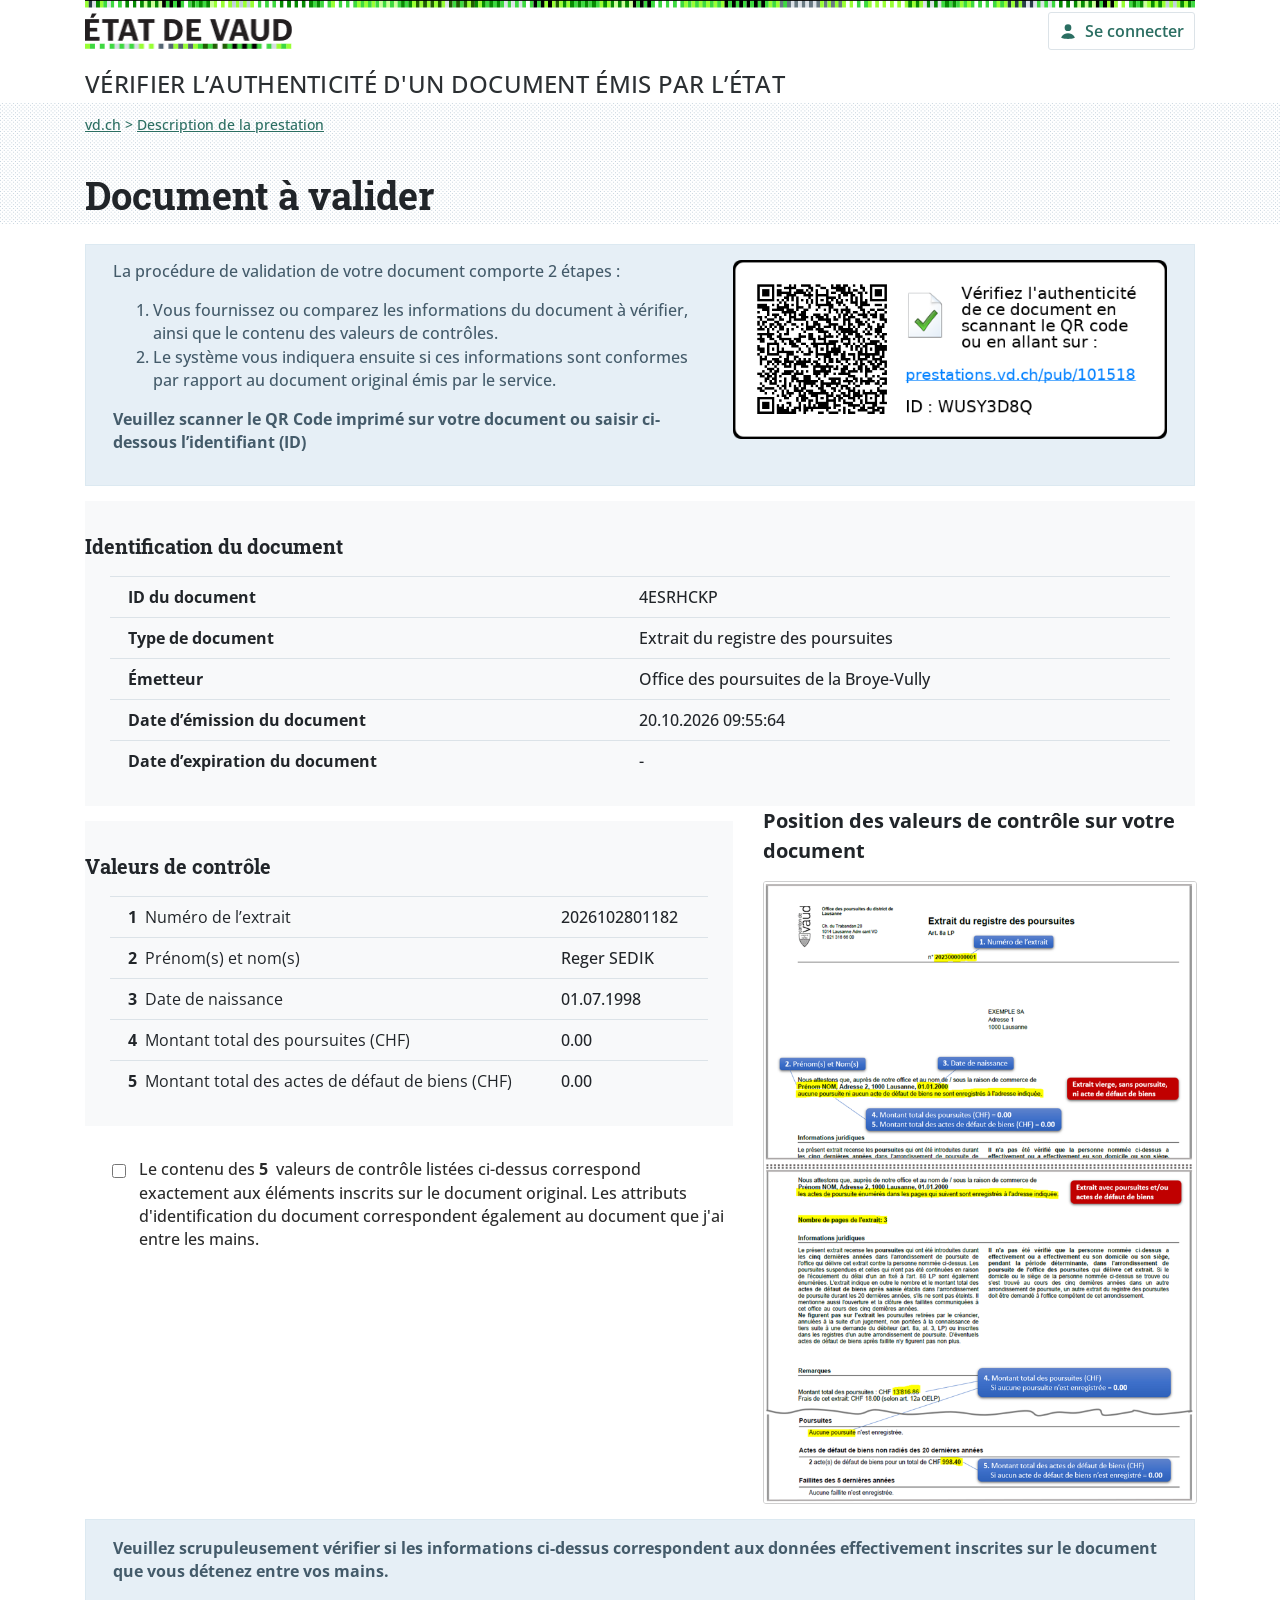
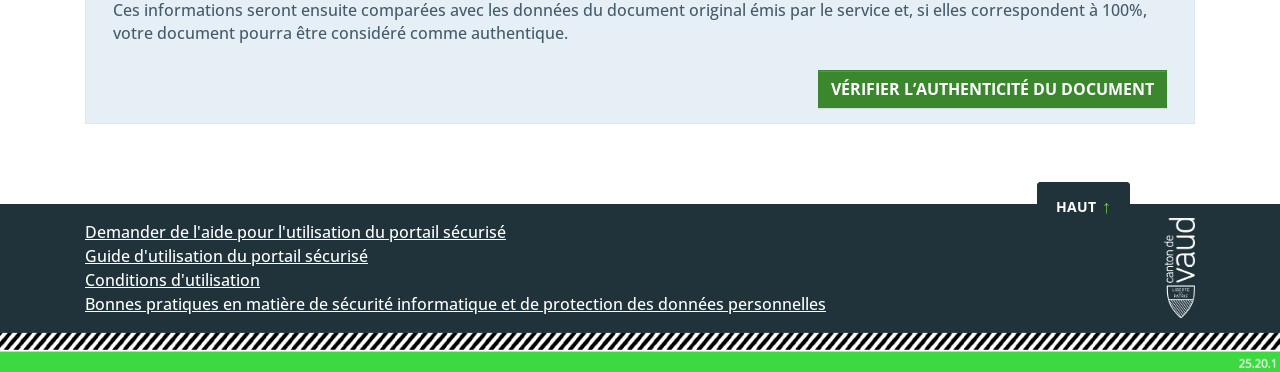
==== commit c3f19b83: "Update index.html" ====
--- a/index.html
+++ b/index.html
@@ -86,10 +86,10 @@
         <dd>Extrait du registre des poursuites</dd>
 
         <dt><span class="value-index">Émetteur</span></dt>
-        <dd>Office des poursuites du Jura-Nord vaudois</dd>
+        <dd>Office des poursuites de la Broye-Vully</dd>
 
         <dt><span class="value-index">Date d’émission du document</span></dt>
-        <dd>20.10.2026 09:23:64</dd>
+        <dd>20.10.2026 09:55:64</dd>
 
         <dt><span class="value-index">Date d’expiration du document</span></dt>
         <dd>-</dd>
